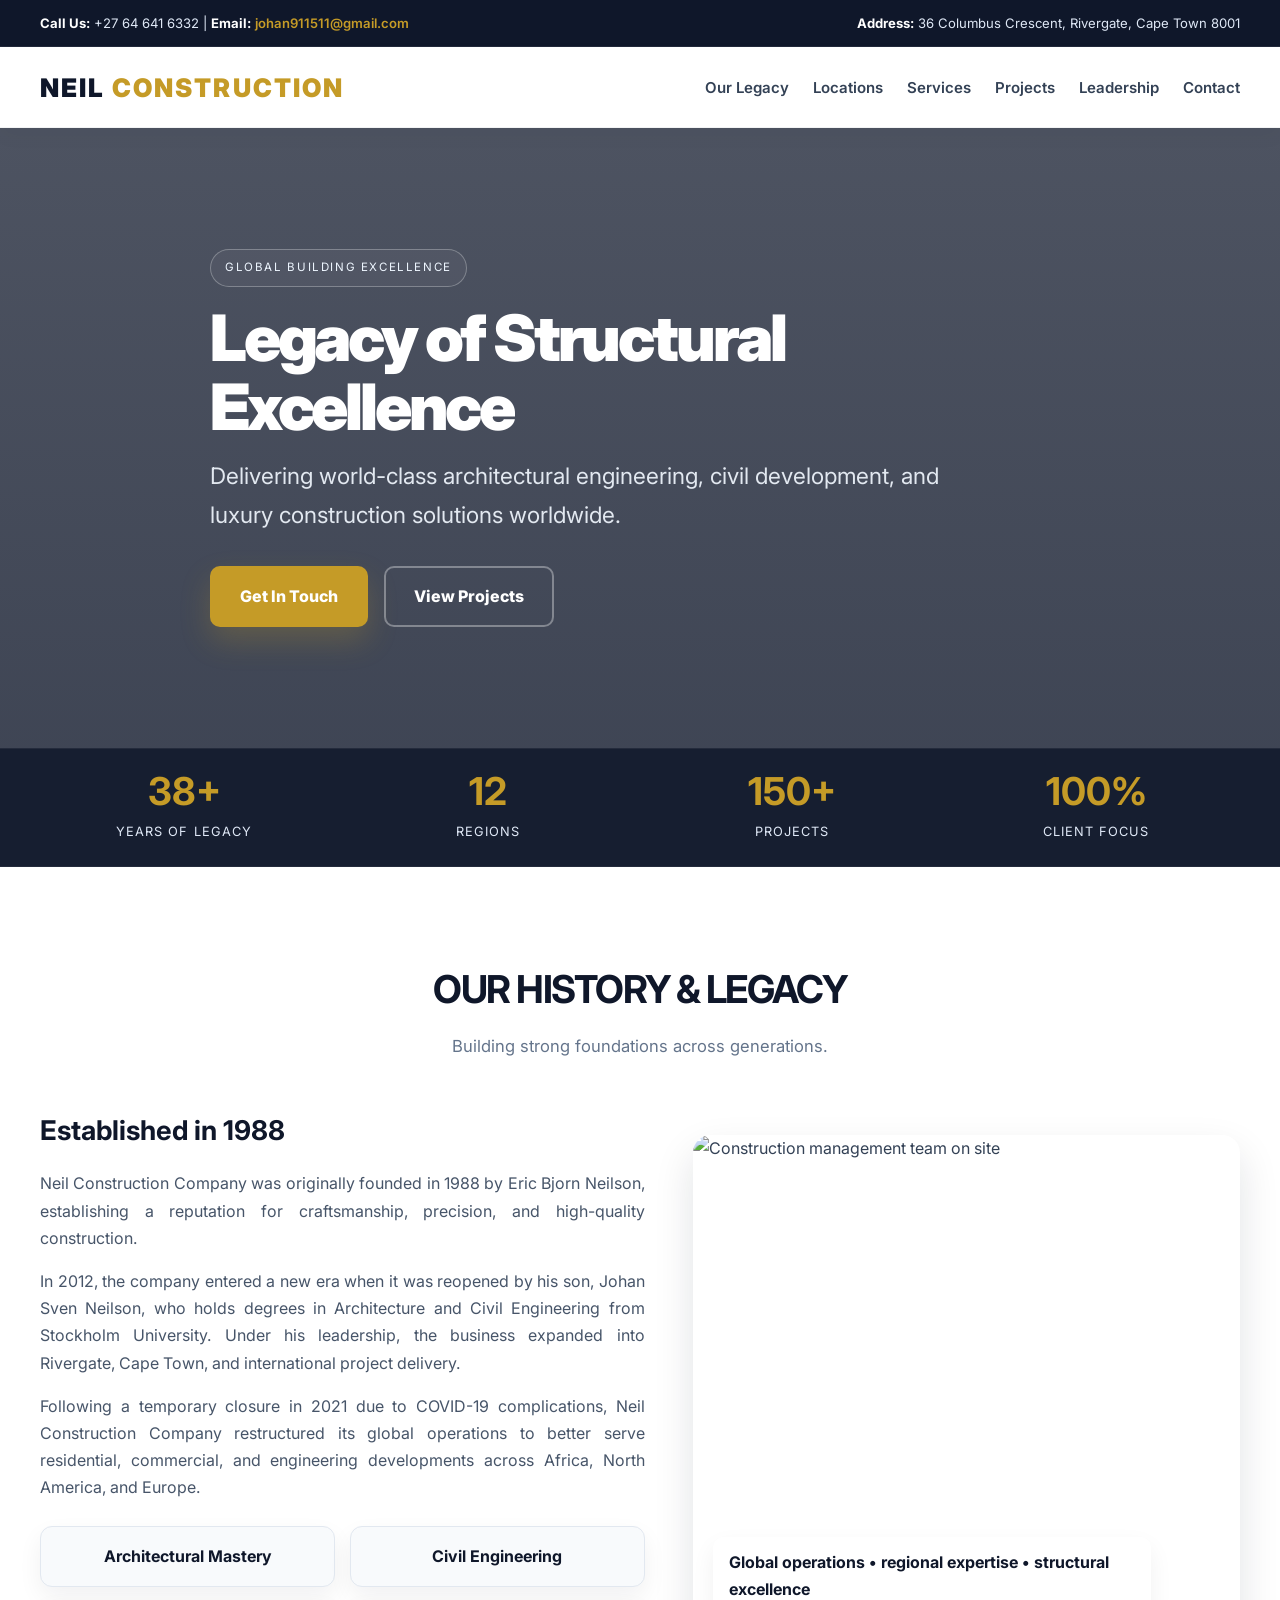
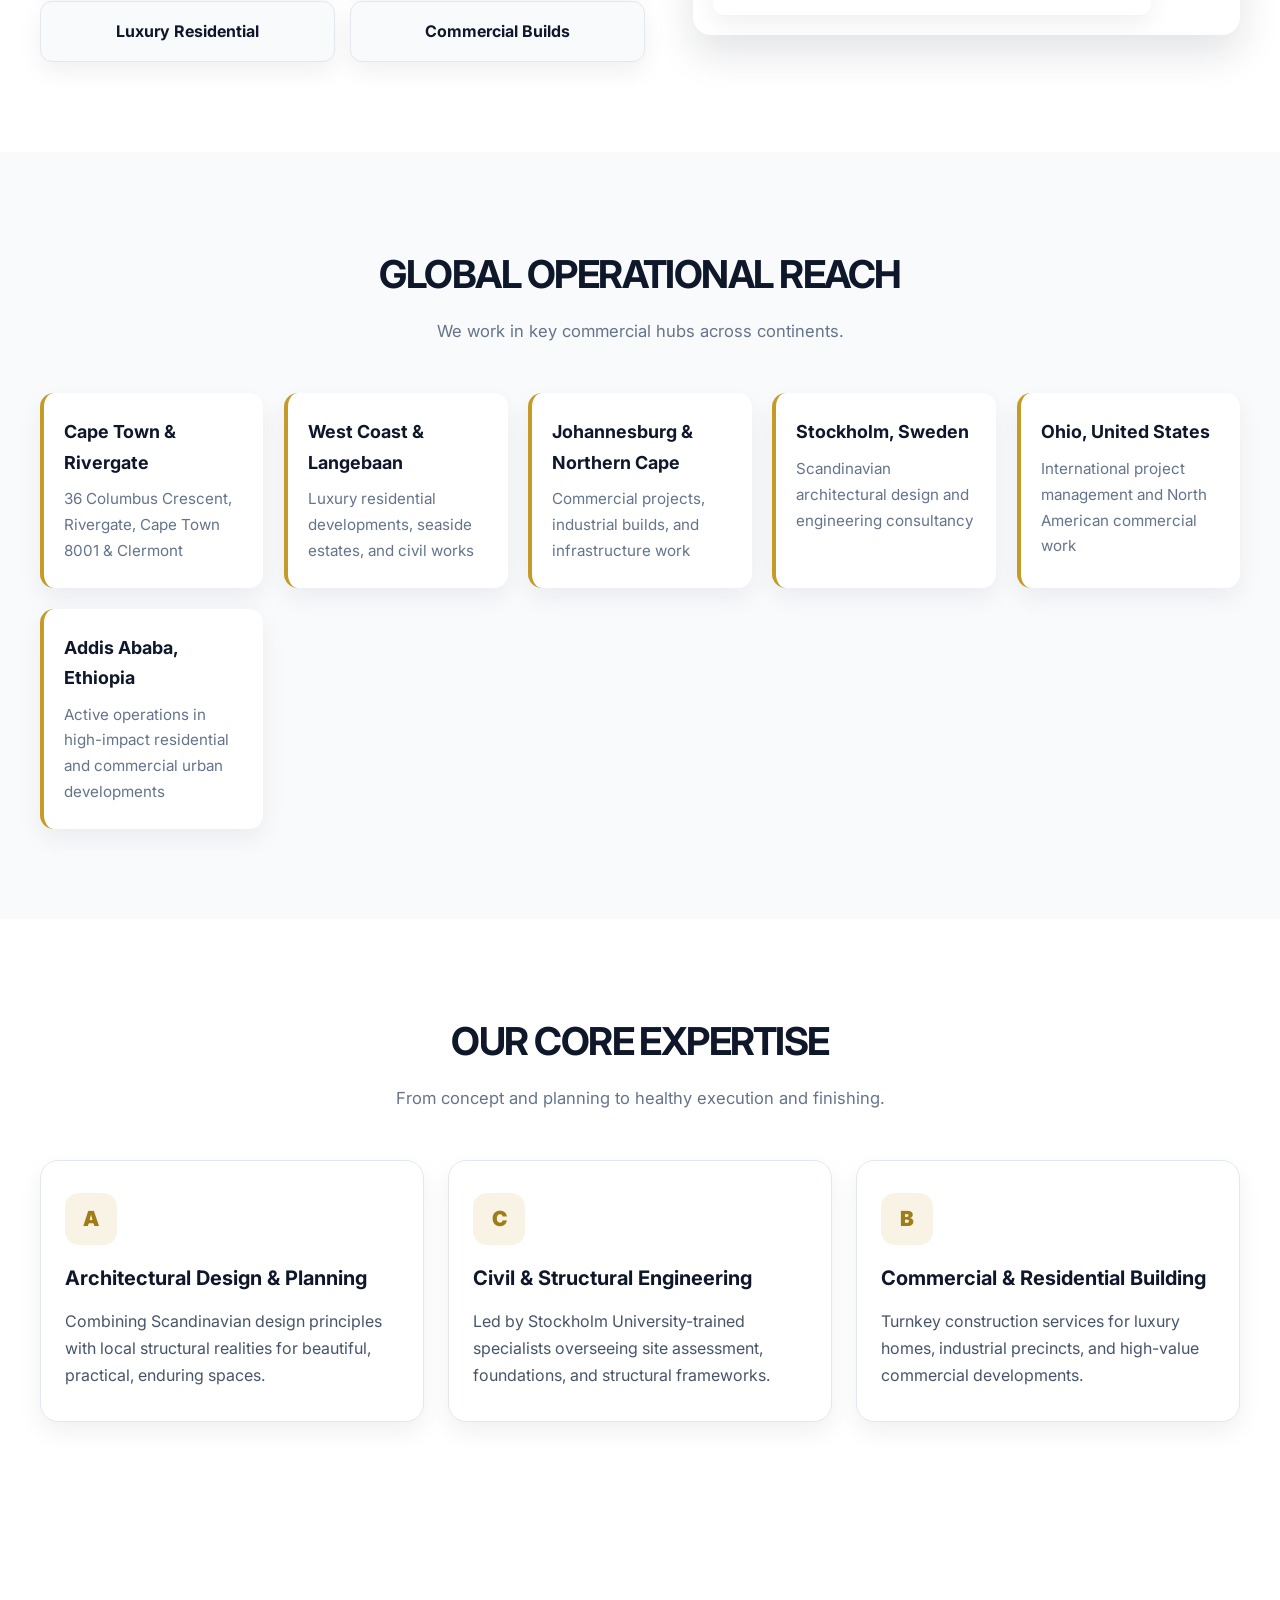
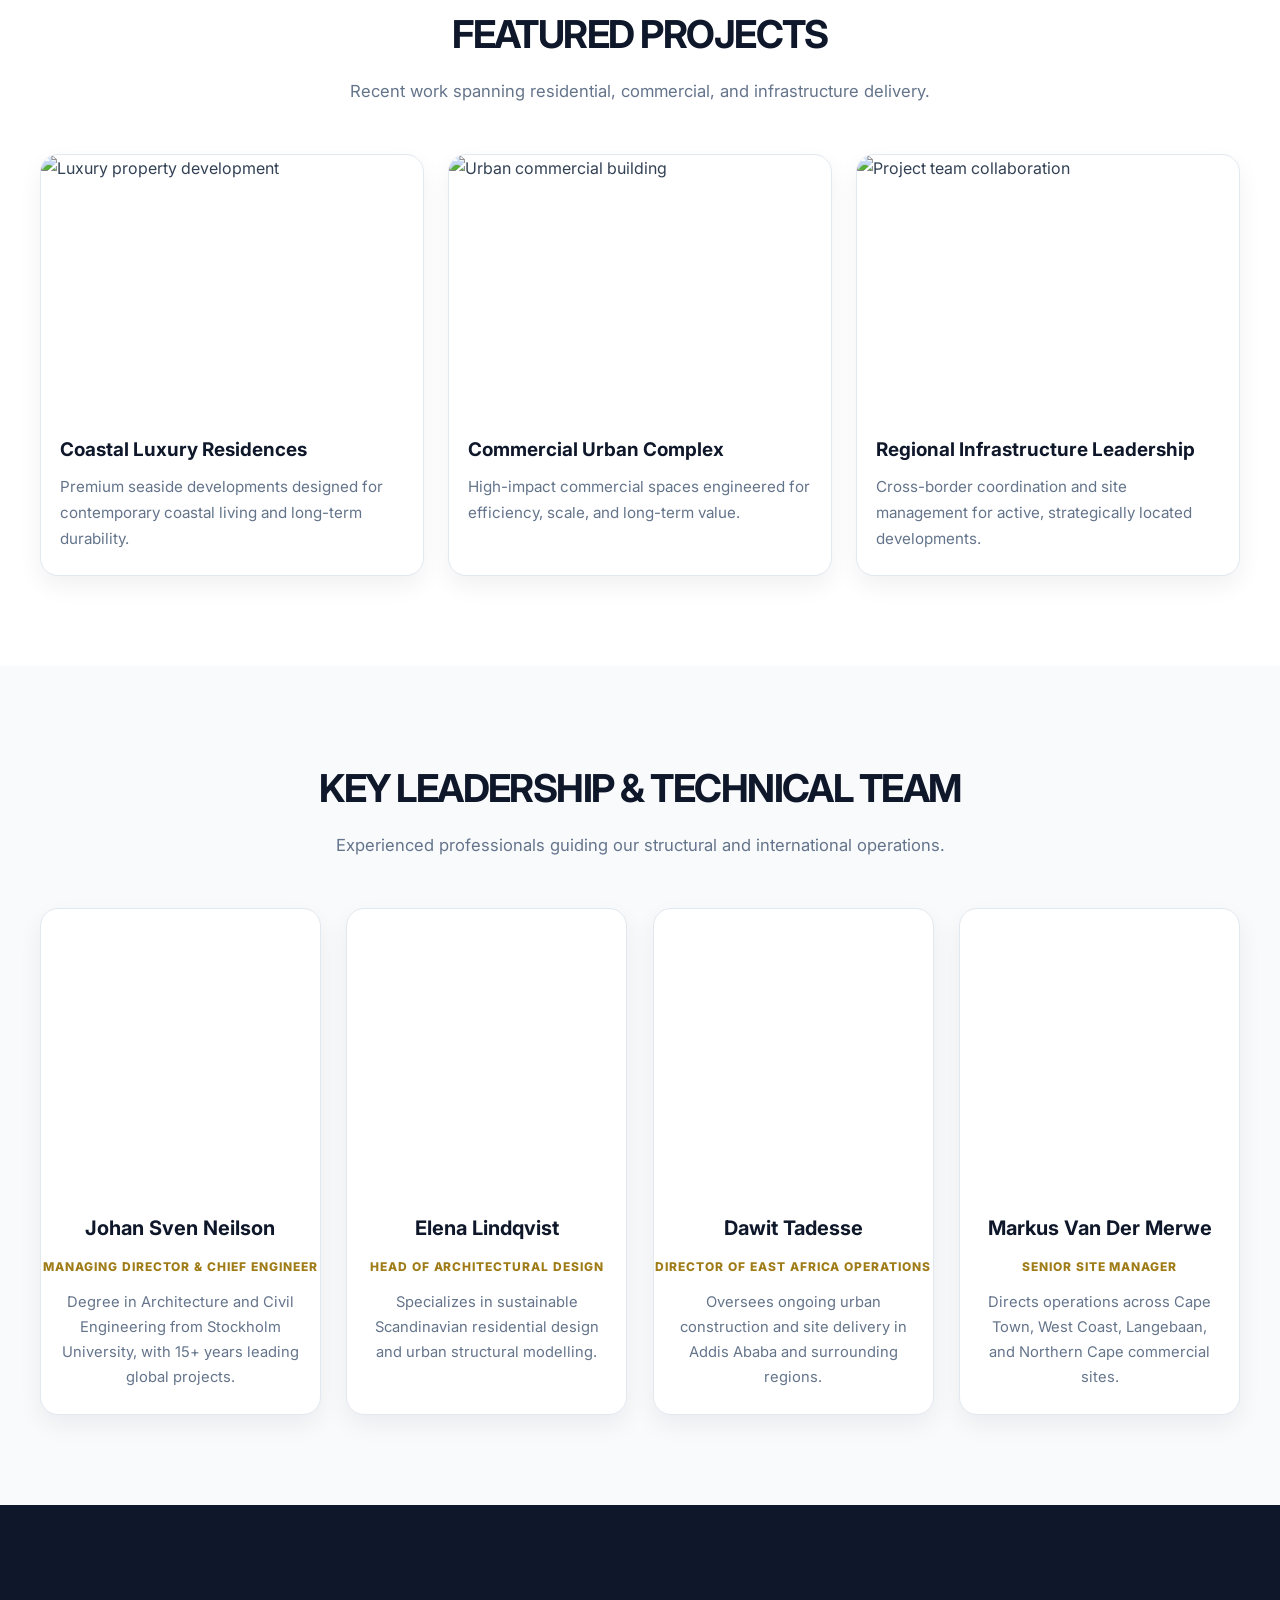
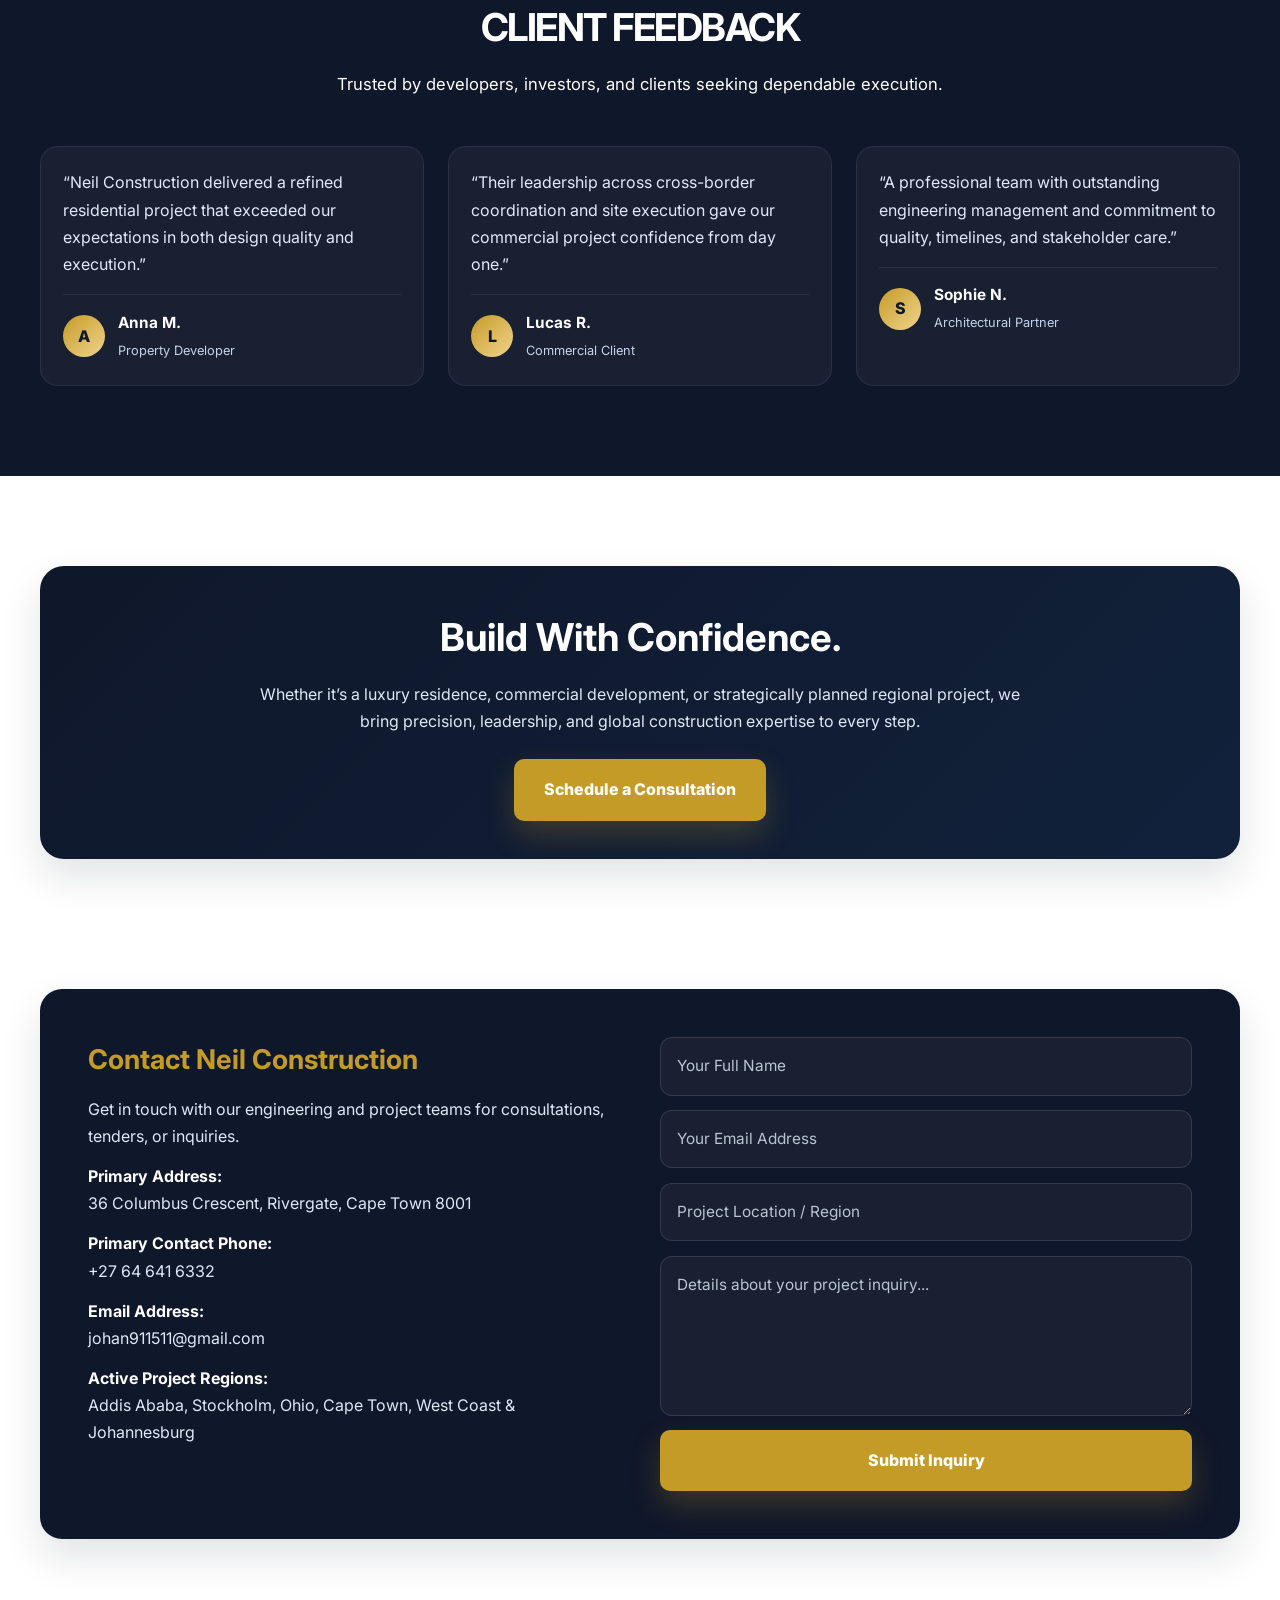
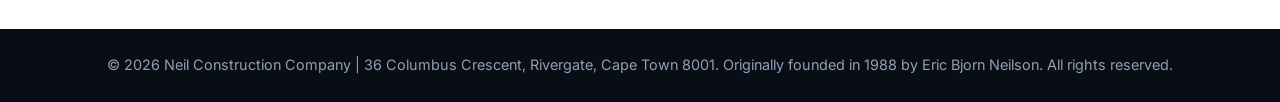
==== index.html @ c2ae263f "Build the Neil Construction Company website with a responsive landing page and contact form." ====
<!DOCTYPE html>
<html lang="en">
  <head>
    <meta charset="UTF-8" />
    <meta name="viewport" content="width=device-width, initial-scale=1.0" />
    <meta
      name="description"
      content="Neil Construction Company delivers architecture, engineering, and construction solutions across Cape Town, Stockholm, Europe, and international markets."
    />
    <title>Neil Construction Company | Architecture & Global Engineering</title>
    <link rel="preconnect" href="https://fonts.googleapis.com" />
    <link rel="preconnect" href="https://fonts.gstatic.com" crossorigin />
    <link
      href="https://fonts.googleapis.com/css2?family=Inter:wght@400;500;600;700;800;900&display=swap"
      rel="stylesheet"
    />
    <link rel="stylesheet" href="styles.css" />
  </head>
  <body>
    <div class="topbar">
      <div class="container topbar-inner">
        <div>
          <strong>Call Us:</strong> +27 64 641 6332 |
          <strong>Email:</strong>
          <a href="mailto:johan911511@gmail.com">johan911511@gmail.com</a>
        </div>
        <div>
          <strong>Address:</strong> 36 Columbus Crescent, Rivergate, Cape Town 8001
        </div>
      </div>
    </div>

    <header class="site-header">
      <div class="container nav-wrap">
        <a href="#home" class="brand" aria-label="Neil Construction Company home">
          Neil <span>Construction</span>
        </a>

        <button class="menu-toggle" aria-label="Open menu" aria-expanded="false">
          <span></span>
          <span></span>
          <span></span>
        </button>

        <nav class="main-nav" aria-label="Main navigation">
          <a href="#about">Our Legacy</a>
          <a href="#footprint">Locations</a>
          <a href="#services">Services</a>
          <a href="#projects">Projects</a>
          <a href="#team">Leadership</a>
          <a href="#contact">Contact</a>
        </nav>
      </div>
    </header>

    <main id="home">
      <section class="hero">
        <div class="container hero-inner">
          <div class="eyebrow">Global Building Excellence</div>
          <h1>Legacy of Structural Excellence</h1>
          <p>
            Delivering world-class architectural engineering, civil development,
            and luxury construction solutions worldwide.
          </p>
          <div class="hero-buttons">
            <a class="btn btn-primary" href="#contact">Get In Touch</a>
            <a class="btn btn-secondary" href="#projects">View Projects</a>
          </div>
        </div>
      </section>

      <div class="stats-bar">
        <div class="container stats-grid">
          <div class="stat-item">
            <strong>38+</strong>
            <span>Years of Legacy</span>
          </div>
          <div class="stat-item">
            <strong>12</strong>
            <span>Regions</span>
          </div>
          <div class="stat-item">
            <strong>150+</strong>
            <span>Projects</span>
          </div>
          <div class="stat-item">
            <strong>100%</strong>
            <span>Client Focus</span>
          </div>
        </div>
      </div>

      <section id="about" class="section">
        <div class="container">
          <div class="section-heading">
            <h2>Our History &amp; Legacy</h2>
            <p>Building strong foundations across generations.</p>
          </div>

          <div class="about-grid">
            <div class="about-copy">
              <h3>Established in 1988</h3>
              <p>
                Neil Construction Company was originally founded in 1988 by Eric
                Bjorn Neilson, establishing a reputation for craftsmanship,
                precision, and high-quality construction.
              </p>
              <p>
                In 2012, the company entered a new era when it was reopened by
                his son, Johan Sven Neilson, who holds degrees in Architecture
                and Civil Engineering from Stockholm University. Under his
                leadership, the business expanded into Rivergate, Cape Town, and
                international project delivery.
              </p>
              <p>
                Following a temporary closure in 2021 due to COVID-19
                complications, Neil Construction Company restructured its global
                operations to better serve residential, commercial, and
                engineering developments across Africa, North America, and
                Europe.
              </p>

              <div class="feature-list">
                <div class="feature-pill">Architectural Mastery</div>
                <div class="feature-pill">Civil Engineering</div>
                <div class="feature-pill">Luxury Residential</div>
                <div class="feature-pill">Commercial Builds</div>
              </div>
            </div>

            <div class="about-image-wrap">
              <img
                src="https://images.unsplash.com/photo-1503387762-592deb58ef4e?auto=format&fit=crop&w=1100&q=80"
                alt="Construction management team on site"
              />
              <div class="image-badge">
                Global operations • regional expertise • structural excellence
              </div>
            </div>
          </div>
        </div>
      </section>

      <section id="footprint" class="section footprint">
        <div class="container">
          <div class="section-heading">
            <h2>Global Operational Reach</h2>
            <p>We work in key commercial hubs across continents.</p>
          </div>

          <div class="locations-grid">
            <div class="location-card">
              <h4>Cape Town &amp; Rivergate</h4>
              <p>36 Columbus Crescent, Rivergate, Cape Town 8001 &amp; Clermont</p>
            </div>
            <div class="location-card">
              <h4>West Coast &amp; Langebaan</h4>
              <p>Luxury residential developments, seaside estates, and civil works</p>
            </div>
            <div class="location-card">
              <h4>Johannesburg &amp; Northern Cape</h4>
              <p>Commercial projects, industrial builds, and infrastructure work</p>
            </div>
            <div class="location-card">
              <h4>Stockholm, Sweden</h4>
              <p>Scandinavian architectural design and engineering consultancy</p>
            </div>
            <div class="location-card">
              <h4>Ohio, United States</h4>
              <p>International project management and North American commercial work</p>
            </div>
            <div class="location-card">
              <h4>Addis Ababa, Ethiopia</h4>
              <p>Active operations in high-impact residential and commercial urban developments</p>
            </div>
          </div>
        </div>
      </section>

      <section id="services" class="section services">
        <div class="container">
          <div class="section-heading">
            <h2>Our Core Expertise</h2>
            <p>From concept and planning to healthy execution and finishing.</p>
          </div>

          <div class="services-grid">
            <article class="service-card">
              <div class="service-icon">A</div>
              <h3>Architectural Design &amp; Planning</h3>
              <p>
                Combining Scandinavian design principles with local structural
                realities for beautiful, practical, enduring spaces.
              </p>
            </article>

            <article class="service-card">
              <div class="service-icon">C</div>
              <h3>Civil &amp; Structural Engineering</h3>
              <p>
                Led by Stockholm University-trained specialists overseeing site
                assessment, foundations, and structural frameworks.
              </p>
            </article>

            <article class="service-card">
              <div class="service-icon">B</div>
              <h3>Commercial &amp; Residential Building</h3>
              <p>
                Turnkey construction services for luxury homes, industrial
                precincts, and high-value commercial developments.
              </p>
            </article>
          </div>
        </div>
      </section>

      <section id="projects" class="section">
        <div class="container">
          <div class="section-heading">
            <h2>Featured Projects</h2>
            <p>Recent work spanning residential, commercial, and infrastructure delivery.</p>
          </div>

          <div class="projects-grid">
            <article class="project-card">
              <img
                src="https://images.unsplash.com/photo-1512917774080-9991f1c4c750?auto=format&fit=crop&w=1200&q=80"
                alt="Luxury property development"
              />
              <div class="project-copy">
                <h3>Coastal Luxury Residences</h3>
                <p>
                  Premium seaside developments designed for contemporary coastal
                  living and long-term durability.
                </p>
              </div>
            </article>

            <article class="project-card">
              <img
                src="https://images.unsplash.com/photo-1486406146926-c627a92ad1ab?auto=format&fit=crop&w=1200&q=80"
                alt="Urban commercial building"
              />
              <div class="project-copy">
                <h3>Commercial Urban Complex</h3>
                <p>
                  High-impact commercial spaces engineered for efficiency, scale,
                  and long-term value.
                </p>
              </div>
            </article>

            <article class="project-card">
              <img
                src="https://images.unsplash.com/photo-1522202176988-66273c2fd55f?auto=format&fit=crop&w=1200&q=80"
                alt="Project team collaboration"
              />
              <div class="project-copy">
                <h3>Regional Infrastructure Leadership</h3>
                <p>
                  Cross-border coordination and site management for active,
                  strategically located developments.
                </p>
              </div>
            </article>
          </div>
        </div>
      </section>

      <section id="team" class="section team-section">
        <div class="container">
          <div class="section-heading">
            <h2>Key Leadership &amp; Technical Team</h2>
            <p>Experienced professionals guiding our structural and international operations.</p>
          </div>

          <div class="team-grid">
            <article class="team-card">
              <div
                class="team-photo"
                style="background-image: url('https://images.unsplash.com/photo-1560250097-0b93528c311a?auto=format&fit=crop&w=900&q=80');"
              ></div>
              <h3>Johan Sven Neilson</h3>
              <div class="role">Managing Director &amp; Chief Engineer</div>
              <p>
                Degree in Architecture and Civil Engineering from Stockholm
                University, with 15+ years leading global projects.
              </p>
            </article>

            <article class="team-card">
              <div
                class="team-photo"
                style="background-image: url('https://images.unsplash.com/photo-1573496359142-b8d87734a5a2?auto=format&fit=crop&w=900&q=80');"
              ></div>
              <h3>Elena Lindqvist</h3>
              <div class="role">Head of Architectural Design</div>
              <p>
                Specializes in sustainable Scandinavian residential design and
                urban structural modelling.
              </p>
            </article>

            <article class="team-card">
              <div
                class="team-photo"
                style="background-image: url('https://images.unsplash.com/photo-1534528741775-53994a69daeb?auto=format&fit=crop&w=900&q=80');"
              ></div>
              <h3>Dawit Tadesse</h3>
              <div class="role">Director of East Africa Operations</div>
              <p>
                Oversees ongoing urban construction and site delivery in Addis
                Ababa and surrounding regions.
              </p>
            </article>

            <article class="team-card">
              <div
                class="team-photo"
                style="background-image: url('https://images.unsplash.com/photo-1519085360753-af0119f7cbe7?auto=format&fit=crop&w=900&q=80');"
              ></div>
              <h3>Markus Van Der Merwe</h3>
              <div class="role">Senior Site Manager</div>
              <p>
                Directs operations across Cape Town, West Coast, Langebaan, and
                Northern Cape commercial sites.
              </p>
            </article>
          </div>
        </div>
      </section>

      <section class="section testimonials">
        <div class="container">
          <div class="section-heading light">
            <h2>Client Feedback</h2>
            <p>Trusted by developers, investors, and clients seeking dependable execution.</p>
          </div>

          <div class="testimonial-grid">
            <div class="quote-card">
              <p>
                “Neil Construction delivered a refined residential project that
                exceeded our expectations in both design quality and execution.”
              </p>
              <div class="client-meta">
                <div class="avatar">A</div>
                <div>
                  <strong>Anna M.</strong>
                  <span>Property Developer</span>
                </div>
              </div>
            </div>

            <div class="quote-card">
              <p>
                “Their leadership across cross-border coordination and site
                execution gave our commercial project confidence from day one.”
              </p>
              <div class="client-meta">
                <div class="avatar">L</div>
                <div>
                  <strong>Lucas R.</strong>
                  <span>Commercial Client</span>
                </div>
              </div>
            </div>

            <div class="quote-card">
              <p>
                “A professional team with outstanding engineering management and
                commitment to quality, timelines, and stakeholder care.”
              </p>
              <div class="client-meta">
                <div class="avatar">S</div>
                <div>
                  <strong>Sophie N.</strong>
                  <span>Architectural Partner</span>
                </div>
              </div>
            </div>
          </div>
        </div>
      </section>

      <section class="section">
        <div class="container">
          <div class="cta-panel">
            <h2>Build With Confidence.</h2>
            <p>
              Whether it’s a luxury residence, commercial development, or
              strategically planned regional project, we bring precision,
              leadership, and global construction expertise to every step.
            </p>
            <a href="#contact" class="btn btn-primary">Schedule a Consultation</a>
          </div>
        </div>
      </section>

      <section id="contact" class="section contact-section">
        <div class="container">
          <div class="contact-wrap">
            <div class="contact-info">
              <h3>Contact Neil Construction</h3>
              <p>Get in touch with our engineering and project teams for consultations, tenders, or inquiries.</p>
              <p><strong>Primary Address:</strong><br />36 Columbus Crescent, Rivergate, Cape Town 8001</p>
              <p><strong>Primary Contact Phone:</strong><br />+27 64 641 6332</p>
              <p><strong>Email Address:</strong><br /><a href="mailto:johan911511@gmail.com">johan911511@gmail.com</a></p>
              <p><strong>Active Project Regions:</strong><br />Addis Ababa, Stockholm, Ohio, Cape Town, West Coast &amp; Johannesburg</p>
            </div>

            <div class="contact-form">
              <form id="contactForm">
                <input type="text" name="name" placeholder="Your Full Name" required />
                <input type="email" name="email" placeholder="Your Email Address" required />
                <input type="text" name="region" placeholder="Project Location / Region" required />
                <textarea name="message" placeholder="Details about your project inquiry..." required></textarea>
                <button type="submit" class="btn btn-primary full-width">Submit Inquiry</button>
              </form>
            </div>
          </div>
        </div>
      </section>
    </main>

    <footer class="site-footer">
      <div class="container">
        <p>
          &copy; 2026 Neil Construction Company | 36 Columbus Crescent, Rivergate,
          Cape Town 8001. Originally founded in 1988 by Eric Bjorn Neilson.
          All rights reserved.
        </p>
      </div>
    </footer>

    <script src="script.js"></script>
  </body>
</html>
---- styles.css ----
:root {
  --navy: #0f172a;
  --navy-2: #111827;
  --gold: #c59b27;
  --gold-dark: #9f7c17;
  --slate: #334155;
  --muted: #64748b;
  --light: #f8fafc;
  --white: #ffffff;
  --border: #e2e8f0;
  --shadow: 0 18px 40px rgba(15, 23, 42, 0.12);
  --soft-shadow: 0 10px 25px rgba(15, 23, 42, 0.06);
  --radius: 18px;
  --max: 1200px;
}

* {
  box-sizing: border-box;
  margin: 0;
  padding: 0;
}

html {
  scroll-behavior: smooth;
}

body {
  font-family: 'Inter', 'Segoe UI', Arial, sans-serif;
  background: var(--white);
  color: var(--slate);
  line-height: 1.7;
}

a {
  text-decoration: none;
  color: inherit;
}

img {
  max-width: 100%;
  display: block;
}

button,
input,
textarea {
  font: inherit;
}

.container {
  width: min(var(--max), calc(100% - 2rem));
  margin: 0 auto;
}

.topbar {
  background: var(--navy);
  color: #dfe8f6;
  font-size: 0.82rem;
  padding: 12px 0;
  border-bottom: 1px solid rgba(255, 255, 255, 0.08);
}

.topbar-inner {
  display: flex;
  justify-content: space-between;
  align-items: center;
  gap: 1rem;
  flex-wrap: wrap;
}

.topbar strong {
  color: var(--white);
}

.topbar a {
  color: var(--gold);
  font-weight: 600;
}

.site-header {
  position: sticky;
  top: 0;
  z-index: 1000;
  background: rgba(255, 255, 255, 0.96);
  backdrop-filter: blur(8px);
  border-bottom: 1px solid rgba(15, 23, 42, 0.05);
  box-shadow: 0 8px 20px rgba(15, 23, 42, 0.03);
}

.nav-wrap {
  display: flex;
  justify-content: space-between;
  align-items: center;
  min-height: 80px;
  position: relative;
}

.brand {
  font-size: clamp(1.2rem, 2vw, 1.8rem);
  font-weight: 900;
  letter-spacing: 0.08em;
  text-transform: uppercase;
  color: var(--navy);
}

.brand span {
  color: var(--gold);
}

.main-nav {
  display: flex;
  align-items: center;
  gap: 1.5rem;
}

.main-nav a {
  position: relative;
  color: var(--slate);
  font-weight: 600;
  font-size: 0.94rem;
  transition: color 0.25s ease;
}

.main-nav a::after {
  content: "";
  position: absolute;
  left: 0;
  bottom: -8px;
  width: 0;
  height: 2px;
  background: var(--gold);
  transition: width 0.25s ease;
}

.main-nav a:hover,
.main-nav a:focus-visible {
  color: var(--gold);
}

.main-nav a:hover::after,
.main-nav a:focus-visible::after {
  width: 100%;
}

.menu-toggle {
  display: none;
  width: 48px;
  height: 48px;
  border: 1px solid var(--border);
  border-radius: 12px;
  background: transparent;
  align-items: center;
  justify-content: center;
  flex-direction: column;
  gap: 5px;
  cursor: pointer;
}

.menu-toggle span {
  display: block;
  width: 22px;
  height: 2px;
  background: var(--navy);
  border-radius: 999px;
  transition: all 0.25s ease;
}

.menu-toggle.active span:nth-child(1) {
  transform: rotate(45deg) translate(5px, 5px);
}

.menu-toggle.active span:nth-child(2) {
  opacity: 0;
}

.menu-toggle.active span:nth-child(3) {
  transform: rotate(-45deg) translate(5px, -5px);
}

.hero {
  position: relative;
  background:
    linear-gradient(rgba(15, 23, 42, 0.74), rgba(15, 23, 42, 0.8)),
    url('https://images.unsplash.com/photo-1541888946425-d0fbb186a5b7?auto=format&fit=crop&w=1800&q=80')
      center/cover no-repeat;
  min-height: 620px;
  color: var(--white);
  display: flex;
  align-items: center;
}

.hero-inner {
  max-width: 860px;
  padding: 90px 0;
}

.eyebrow {
  display: inline-block;
  padding: 8px 14px;
  border: 1px solid rgba(255, 255, 255, 0.28);
  border-radius: 999px;
  font-size: 0.72rem;
  letter-spacing: 0.14em;
  text-transform: uppercase;
  background: rgba(255, 255, 255, 0.04);
  margin-bottom: 1rem;
  color: #eef6ff;
}

.hero h1 {
  font-size: clamp(2.6rem, 5vw, 4.8rem);
  line-height: 1.08;
  letter-spacing: -0.05em;
  margin-bottom: 1rem;
  font-weight: 900;
}

.hero p {
  max-width: 740px;
  font-size: clamp(1.08rem, 2vw, 1.42rem);
  color: #e2e8f0;
  margin-bottom: 2rem;
}

.hero-buttons {
  display: flex;
  flex-wrap: wrap;
  gap: 1rem;
}

.btn {
  display: inline-flex;
  align-items: center;
  justify-content: center;
  border-radius: 10px;
  padding: 15px 28px;
  font-weight: 800;
  transition: all 0.25s ease;
  border: 2px solid transparent;
  cursor: pointer;
}

.btn-primary {
  background: var(--gold);
  color: var(--white);
  box-shadow: 0 14px 30px rgba(197, 155, 39, 0.24);
}

.btn-primary:hover,
.btn-primary:focus-visible {
  background: var(--gold-dark);
  transform: translateY(-1px);
}

.btn-secondary {
  background: transparent;
  border-color: rgba(255, 255, 255, 0.34);
  color: var(--white);
}

.btn-secondary:hover,
.btn-secondary:focus-visible {
  background: rgba(255, 255, 255, 0.07);
}

.stats-bar {
  background: rgba(15, 23, 42, 0.97);
  color: var(--white);
  border-top: 1px solid rgba(255, 255, 255, 0.06);
  border-bottom: 1px solid rgba(255, 255, 255, 0.06);
}

.stats-grid {
  display: grid;
  grid-template-columns: repeat(4, minmax(0, 1fr));
  gap: 1rem;
  text-align: center;
  padding: 1.4rem 0;
}

.stat-item strong {
  display: block;
  color: var(--gold);
  font-size: clamp(1.8rem, 3vw, 2.8rem);
  line-height: 1;
  margin-bottom: 0.4rem;
}

.stat-item span {
  font-size: 0.8rem;
  letter-spacing: 0.08em;
  text-transform: uppercase;
  color: #dfe8f6;
}

.section {
  padding: 90px 0;
}

.section-heading {
  text-align: center;
  margin-bottom: 3rem;
}

.section-heading h2 {
  font-size: clamp(2rem, 3vw, 2.8rem);
  text-transform: uppercase;
  letter-spacing: -0.04em;
  color: var(--navy);
  margin-bottom: 0.6rem;
}

.section-heading p {
  max-width: 720px;
  margin: 0 auto;
  color: var(--muted);
  font-size: 1.04rem;
}

.light h2,
.light p {
  color: var(--white);
}

.about-grid {
  display: grid;
  grid-template-columns: 1.05fr 0.95fr;
  gap: 3rem;
  align-items: center;
}

.about-copy h3 {
  font-size: clamp(1.7rem, 2vw, 2.2rem);
  color: var(--navy);
  margin-bottom: 1rem;
}

.about-copy p {
  margin-bottom: 1rem;
  color: #475569;
  text-align: justify;
}

.feature-list {
  display: grid;
  grid-template-columns: repeat(2, minmax(0, 1fr));
  gap: 0.9rem;
  margin-top: 1.5rem;
}

.feature-pill {
  background: var(--light);
  border: 1px solid var(--border);
  padding: 1rem 1.1rem;
  border-radius: 12px;
  color: var(--navy);
  font-weight: 700;
  box-shadow: var(--soft-shadow);
  text-align: center;
}

.about-image-wrap {
  position: relative;
  border-radius: var(--radius);
  overflow: hidden;
  box-shadow: var(--shadow);
}

.about-image-wrap img {
  width: 100%;
  min-height: 500px;
  object-fit: cover;
}

.image-badge {
  position: absolute;
  left: 20px;
  bottom: 20px;
  background: rgba(255, 255, 255, 0.94);
  color: var(--navy);
  padding: 12px 16px;
  border-radius: 12px;
  font-weight: 700;
  box-shadow: var(--soft-shadow);
  max-width: 80%;
}

.footprint {
  background: var(--light);
}

.locations-grid {
  display: grid;
  grid-template-columns: repeat(auto-fit, minmax(220px, 1fr));
  gap: 1.3rem;
}

.location-card {
  background: var(--white);
  border-radius: 14px;
  padding: 1.5rem 1.25rem;
  border-left: 4px solid var(--gold);
  box-shadow: var(--soft-shadow);
  min-height: 160px;
}

.location-card h4 {
  color: var(--navy);
  font-size: 1.12rem;
  margin-bottom: 0.5rem;
}

.location-card p {
  color: var(--muted);
  font-size: 0.95rem;
}

.services {
  background: var(--white);
}

.services-grid {
  display: grid;
  grid-template-columns: repeat(auto-fit, minmax(260px, 1fr));
  gap: 1.5rem;
}

.service-card {
  background: var(--white);
  border: 1px solid var(--border);
  border-radius: 18px;
  padding: 2rem 1.5rem;
  box-shadow: var(--soft-shadow);
  transition: transform 0.25s ease, box-shadow 0.25s ease;
}

.service-card:hover {
  transform: translateY(-4px);
  box-shadow: var(--shadow);
}

.service-icon {
  width: 52px;
  height: 52px;
  border-radius: 14px;
  display: grid;
  place-items: center;
  background: rgba(197, 155, 39, 0.12);
  color: var(--gold-dark);
  font-size: 1.3rem;
  font-weight: 900;
  margin-bottom: 1rem;
}

.service-card h3 {
  color: var(--navy);
  margin-bottom: 0.8rem;
  font-size: 1.25rem;
}

.service-card p {
  color: #475569;
}

.projects-grid {
  display: grid;
  grid-template-columns: repeat(3, minmax(0, 1fr));
  gap: 1.5rem;
}

.project-card {
  background: var(--white);
  border: 1px solid var(--border);
  border-radius: 18px;
  overflow: hidden;
  box-shadow: var(--soft-shadow);
}

.project-card img {
  width: 100%;
  height: 260px;
  object-fit: cover;
}

.project-copy {
  padding: 1.2rem 1.2rem 1.5rem;
}

.project-copy h3 {
  color: var(--navy);
  font-size: 1.18rem;
  margin-bottom: 0.5rem;
}

.project-copy p {
  color: var(--muted);
  font-size: 0.95rem;
}

.team-section {
  background: var(--light);
}

.team-grid {
  display: grid;
  grid-template-columns: repeat(auto-fit, minmax(250px, 1fr));
  gap: 1.6rem;
}

.team-card {
  background: var(--white);
  border: 1px solid var(--border);
  border-radius: 18px;
  overflow: hidden;
  box-shadow: var(--soft-shadow);
  text-align: center;
  padding-bottom: 1.5rem;
}

.team-photo {
  height: 285px;
  background-size: cover;
  background-position: center;
}

.team-card h3 {
  margin-top: 1.1rem;
  color: var(--navy);
  font-size: 1.25rem;
  margin-bottom: 0.4rem;
}

.role {
  display: inline-block;
  color: var(--gold-dark);
  font-size: 0.75rem;
  letter-spacing: 0.08em;
  text-transform: uppercase;
  font-weight: 800;
  margin-bottom: 0.8rem;
}

.team-card p {
  padding: 0 1.2rem;
  color: var(--muted);
  font-size: 0.92rem;
}

.testimonials {
  background: var(--navy);
  color: var(--white);
}

.testimonial-grid {
  display: grid;
  grid-template-columns: repeat(3, minmax(0, 1fr));
  gap: 1.5rem;
}

.quote-card {
  background: rgba(255, 255, 255, 0.04);
  border: 1px solid rgba(255, 255, 255, 0.08);
  border-radius: 18px;
  padding: 1.4rem;
}

.quote-card p {
  color: #e0eaf8;
  margin-bottom: 1rem;
}

.client-meta {
  display: flex;
  align-items: center;
  gap: 0.8rem;
  border-top: 1px solid rgba(255, 255, 255, 0.08);
  padding-top: 0.9rem;
}

.avatar {
  width: 42px;
  height: 42px;
  border-radius: 50%;
  background: linear-gradient(135deg, var(--gold), #f0d48d);
  color: var(--navy);
  display: grid;
  place-items: center;
  font-weight: 800;
}

.client-meta strong {
  display: block;
  color: var(--white);
  font-size: 0.96rem;
}

.client-meta span {
  color: #c4d2ea;
  font-size: 0.8rem;
}

.cta-panel {
  background: linear-gradient(135deg, var(--navy), #11213b);
  color: var(--white);
  border-radius: 24px;
  padding: clamp(1.6rem, 3vw, 2.6rem);
  text-align: center;
  box-shadow: var(--shadow);
}

.cta-panel h2 {
  color: var(--white);
  font-size: clamp(1.8rem, 3vw, 2.8rem);
  margin-bottom: 0.7rem;
}

.cta-panel p {
  max-width: 760px;
  margin: 0 auto 1.5rem;
  color: #dfe8f6;
}

.contact-section {
  padding-top: 40px;
}

.contact-wrap {
  background: var(--navy);
  color: var(--white);
  border-radius: 22px;
  display: grid;
  grid-template-columns: 1fr 1fr;
  gap: 2.5rem;
  padding: clamp(1.5rem, 4vw, 3rem);
  box-shadow: var(--shadow);
}

.contact-info h3 {
  color: var(--gold);
  font-size: clamp(1.7rem, 2vw, 2.2rem);
  margin-bottom: 0.8rem;
}

.contact-info p {
  color: #dfe8f6;
  margin-bottom: 0.8rem;
}

.contact-info strong {
  color: var(--white);
}

.contact-form form {
  display: flex;
  flex-direction: column;
  gap: 0.9rem;
}

.contact-form input,
.contact-form textarea {
  width: 100%;
  border: 1px solid rgba(255, 255, 255, 0.12);
  background: rgba(255, 255, 255, 0.04);
  color: var(--white);
  border-radius: 12px;
  padding: 0.95rem 1rem;
  font-size: 0.96rem;
  outline: none;
}

.contact-form input::placeholder,
.contact-form textarea::placeholder {
  color: #b9c5d1;
}

.contact-form input:focus,
.contact-form textarea:focus {
  border-color: rgba(197, 155, 39, 0.9);
  box-shadow: 0 0 0 3px rgba(197, 155, 39, 0.18);
}

.contact-form textarea {
  resize: vertical;
  min-height: 160px;
}

.full-width {
  width: 100%;
}

.site-footer {
  background: #090d16;
  color: #8fa0b6;
  padding: 1.5rem 1rem;
  text-align: center;
  font-size: 0.9rem;
}

@media (max-width: 980px) {
  .about-grid,
  .projects-grid,
  .testimonial-grid,
  .contact-wrap {
    grid-template-columns: 1fr;
  }

  .main-nav {
    position: absolute;
    top: calc(100% + 8px);
    right: 0;
    width: min(260px, calc(100vw - 2rem));
    background: rgba(255, 255, 255, 0.98);
    border: 1px solid var(--border);
    border-radius: 14px;
    box-shadow: var(--shadow);
    padding: 1rem 1.2rem;
    flex-direction: column;
    align-items: flex-start;
    opacity: 0;
    pointer-events: none;
    transform: translateY(-10px);
    transition: all 0.25s ease;
  }

  .main-nav.is-open {
    opacity: 1;
    pointer-events: auto;
    transform: translateY(0);
  }

  .menu-toggle {
    display: flex;
  }
}

@media (max-width: 700px) {
  .stats-grid {
    grid-template-columns: repeat(2, minmax(0, 1fr));
  }

  .feature-list {
    grid-template-columns: 1fr;
  }
}

@media (max-width: 540px) {
  .topbar-inner {
    justify-content: center;
    text-align: center;
  }

  .hero-buttons {
    flex-direction: column;
    align-items: stretch;
  }

  .btn {
    width: 100%;
  }

  .stats-grid {
    grid-template-columns: 1fr;
  }

  .hero {
    min-height: 540px;
  }

  .section {
    padding: 72px 0;
  }
}
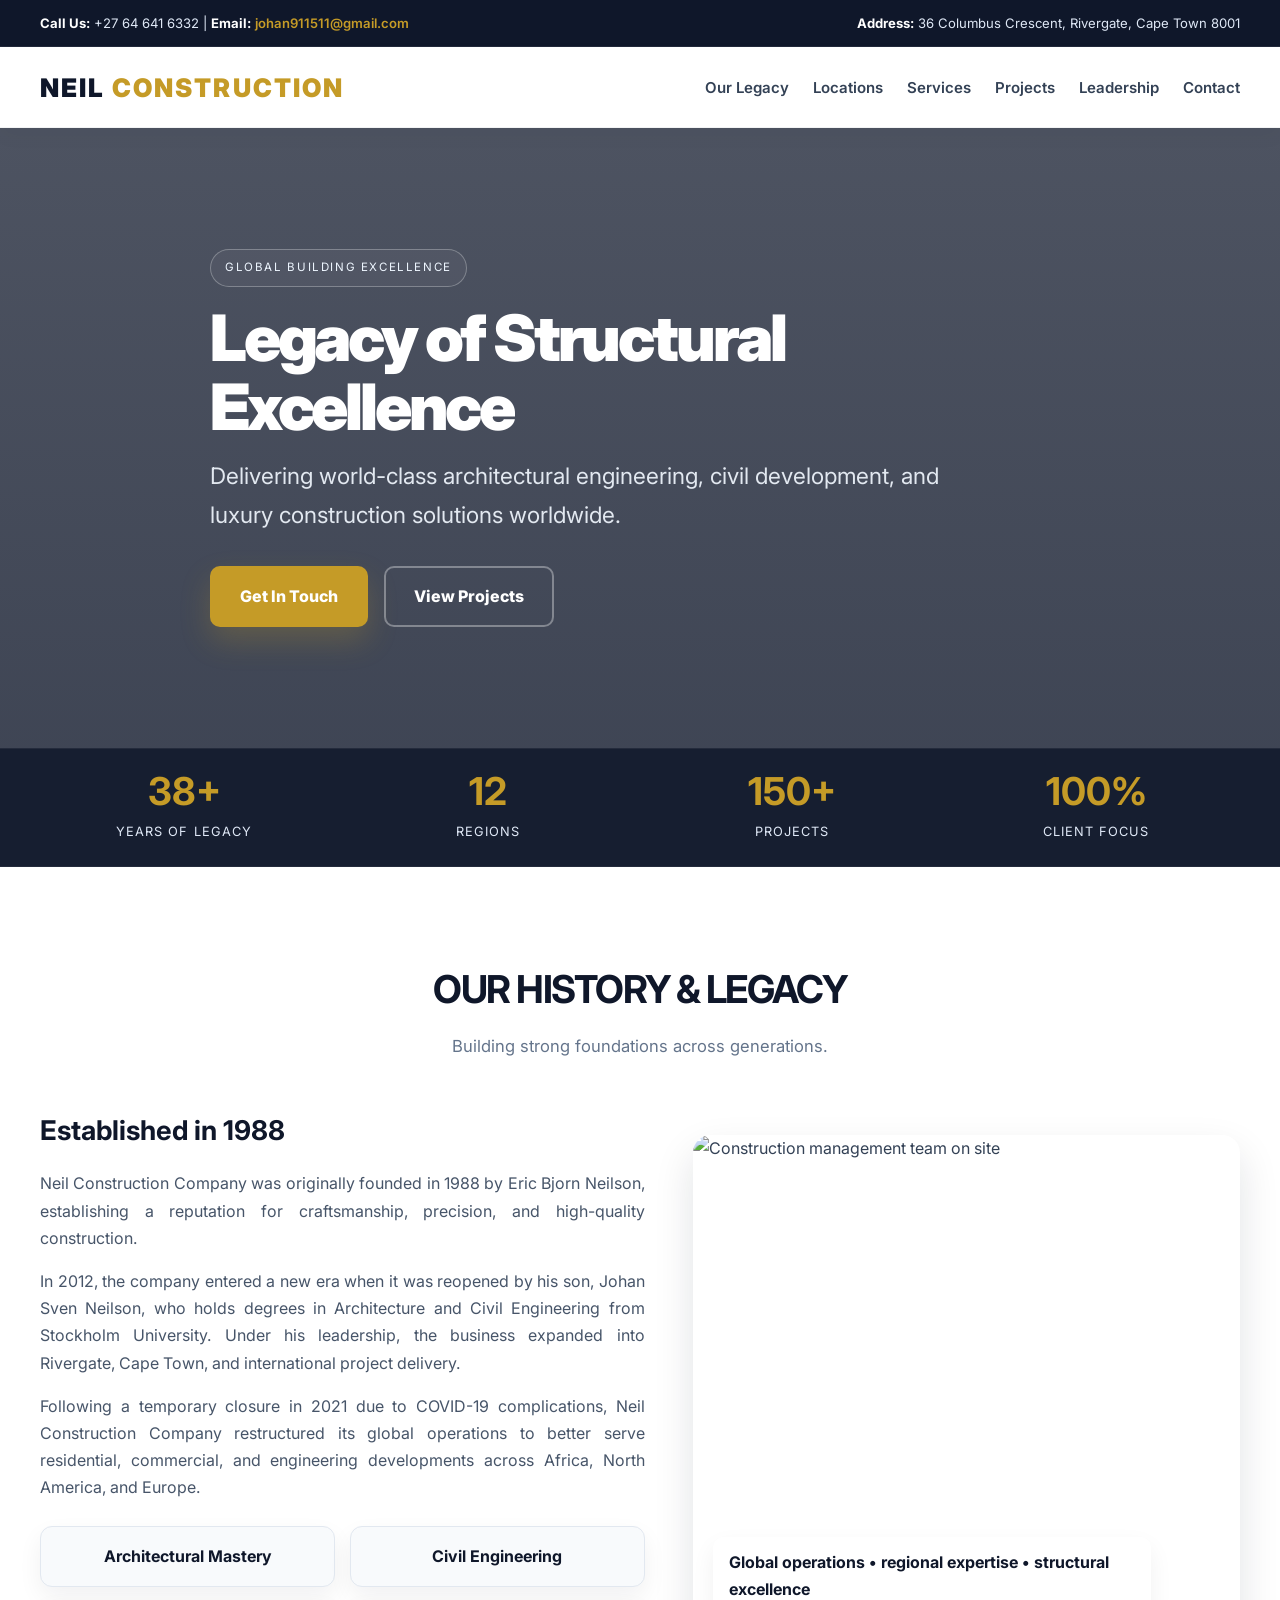
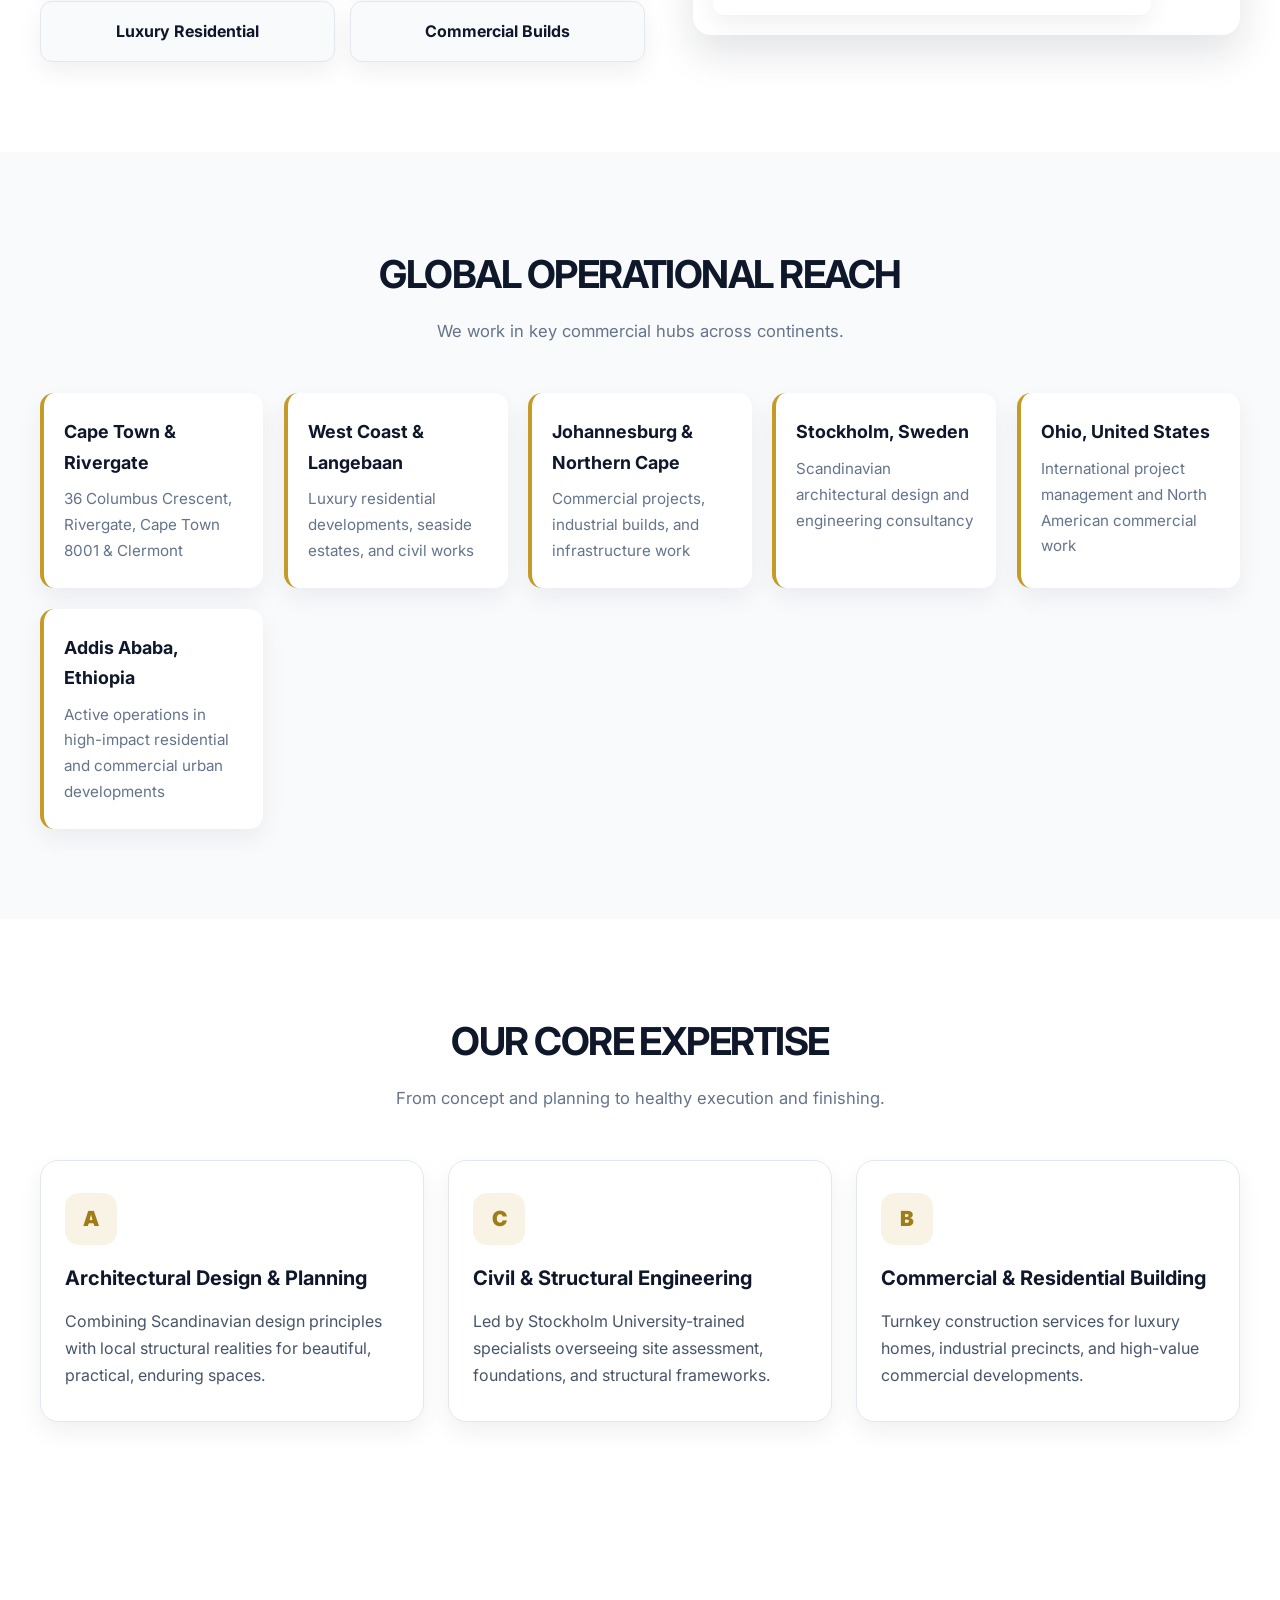
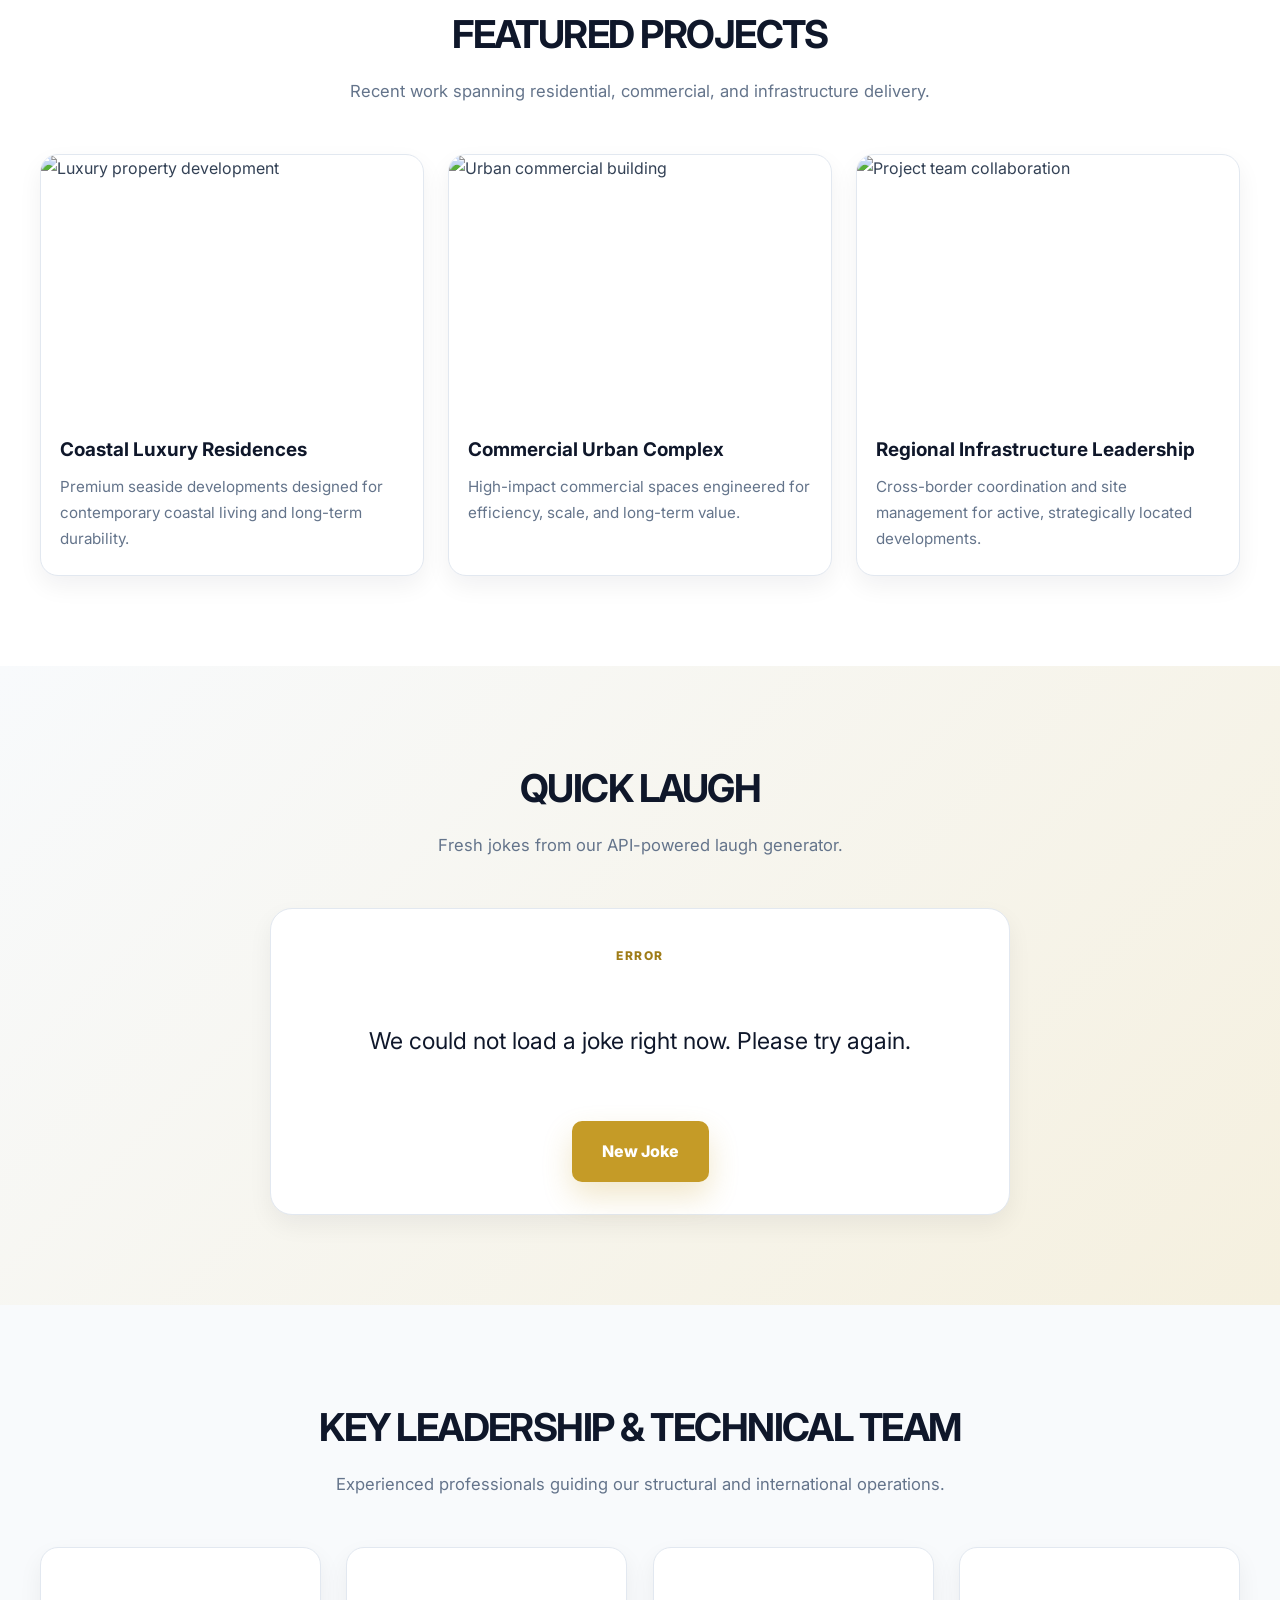
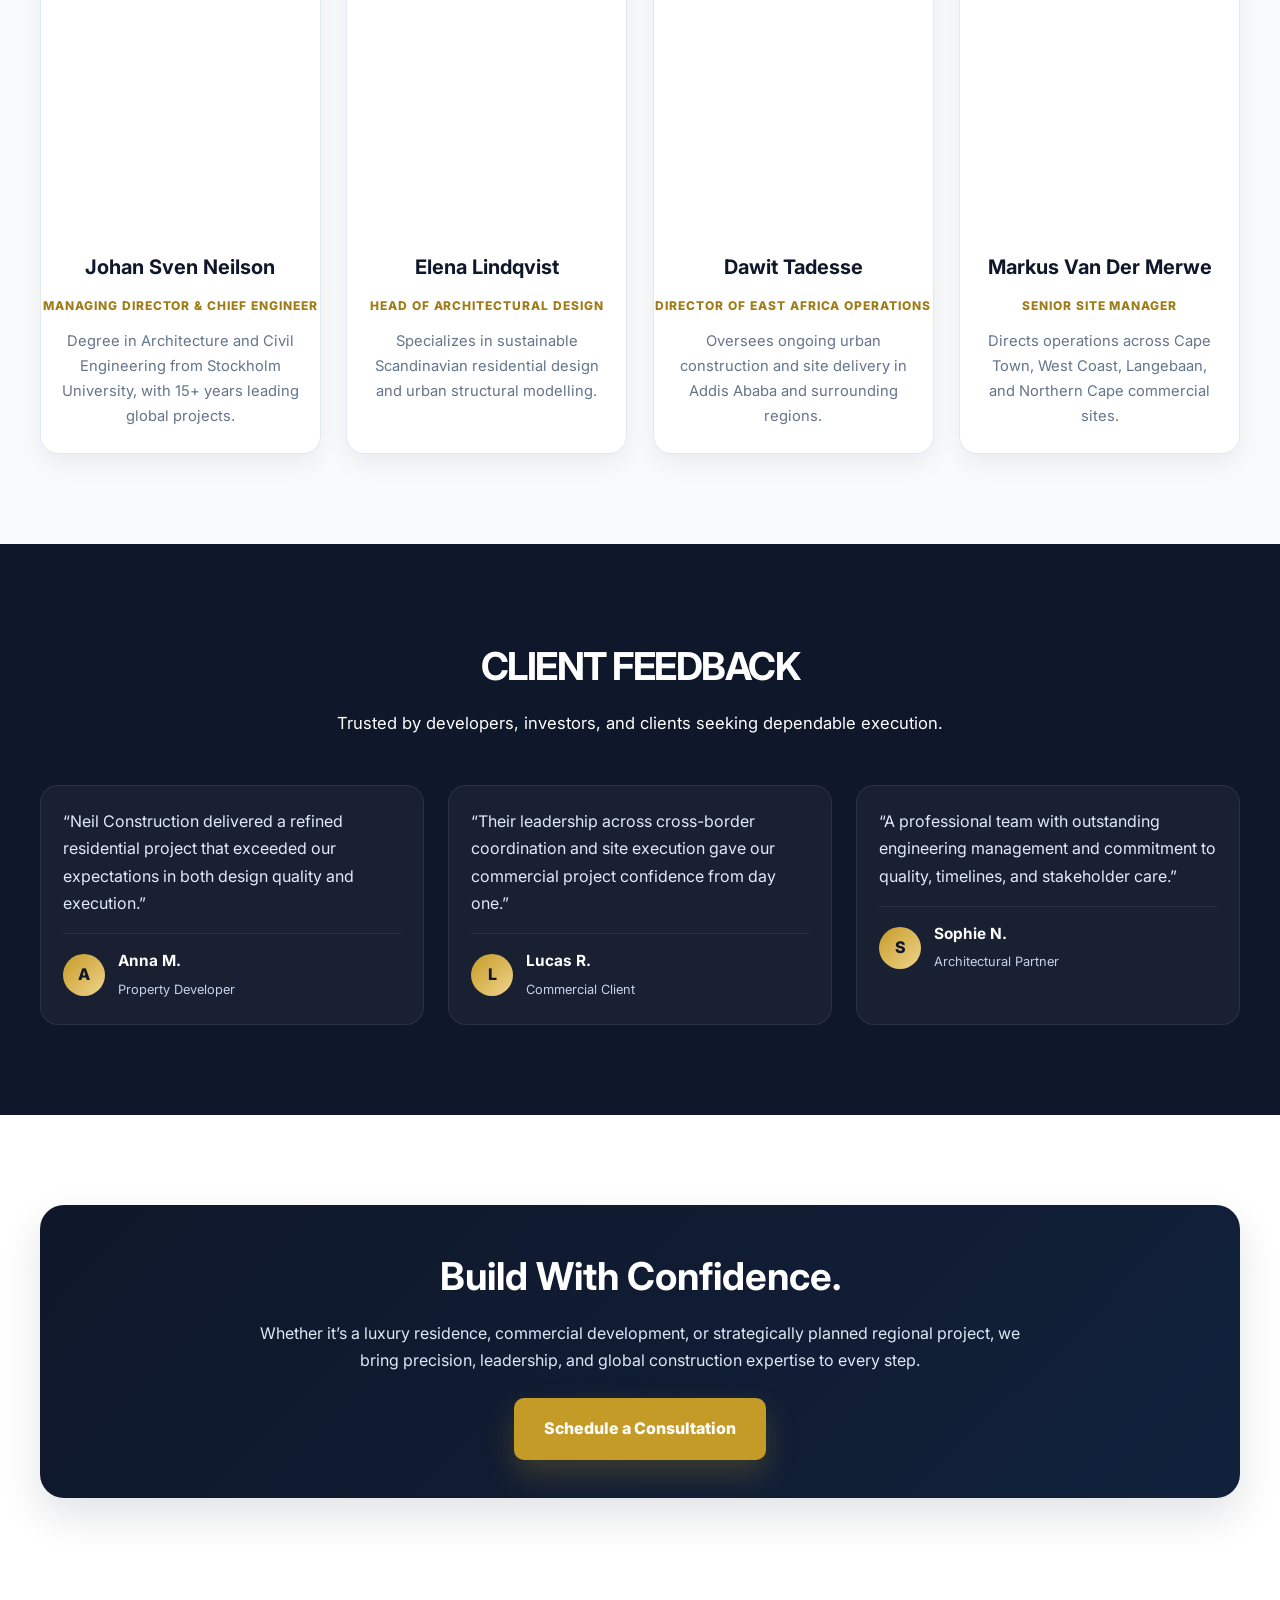
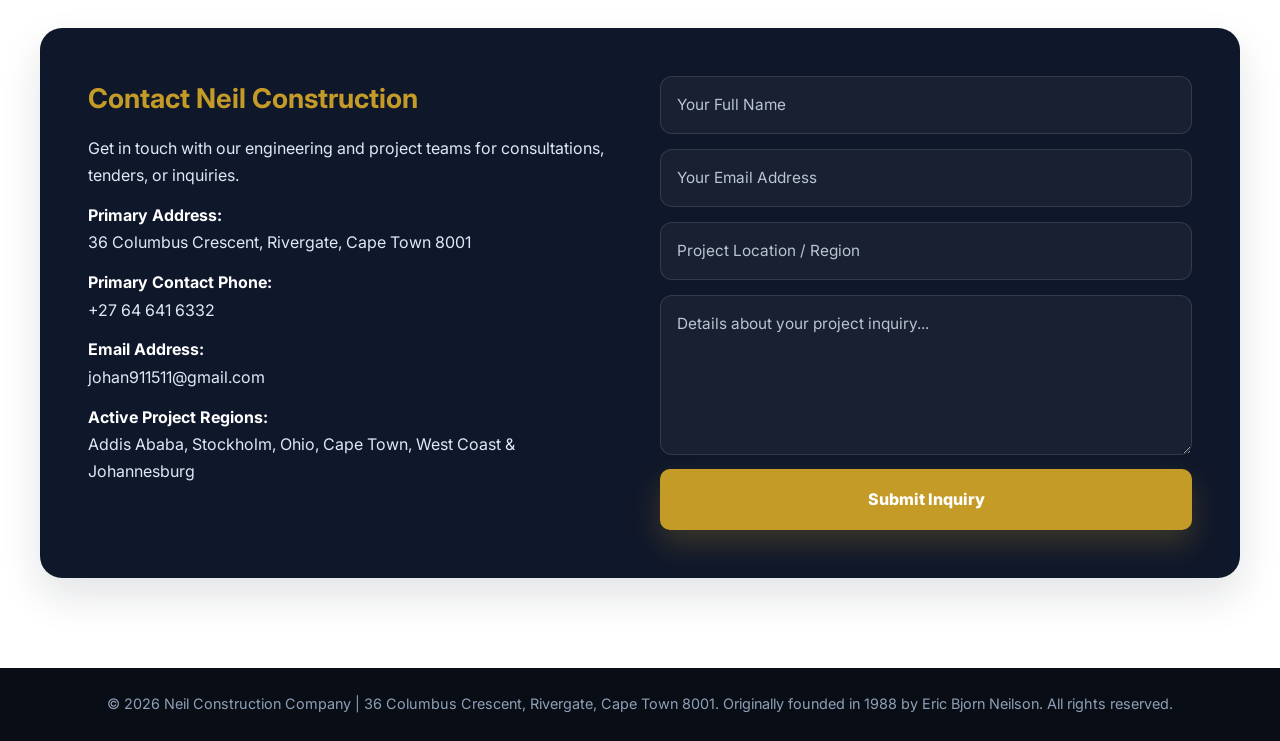
==== commit b0f98323: "Integrate a small joke generator into the construction website instead of a separate app." ====
--- a/index.html
+++ b/index.html
@@ -268,6 +268,21 @@
         </div>
       </section>
 
+      <section class="section joke-section" id="jokes">
+        <div class="container">
+          <div class="section-heading">
+            <h2>Quick Laugh</h2>
+            <p>Fresh jokes from our API-powered laugh generator.</p>
+          </div>
+
+          <div class="joke-box">
+            <div class="joke-meta" id="jokeType">Loading joke…</div>
+            <p id="jokeText" class="joke-text">Fetching something funny...</p>
+            <button id="jokeButton" class="btn btn-primary">New Joke</button>
+          </div>
+        </div>
+      </section>
+
       <section id="team" class="section team-section">
         <div class="container">
           <div class="section-heading">
@@ -437,210 +452,3 @@
     <script src="script.js"></script>
   </body>
 </html>
-
-
-
-
-
-
-
-
-
-
-
-
-
-
-
-
-
-
-
-
-
-
-
-
-
-
-
-
-
-
-
-
-
-
-
-
-
-
-
-
-
-
-
-
-
-
-
-
-
-
-
-
-
-
-
-
-
-
-
-
-
-
-
-
-
-
-
-
-
-
-
-
-
-
-
-
-
-
-
-
-
-
-
-
-
-
-
-
-
-
-
-
-
-
-
-
-
-
-
-
-
-
-
-
-
-
-
-
-
-
-
-
-
-
-
-
-
-
-
-
-
-
-
-
-
-
-
-
-
-
-
-
-
-
-
-
-
-
-
-
-
-
-
-
-
-
-
-
-
-
-
-
-
-
-
-
-
-
-
-
-
-
-
-
-
-
-
-
-
-
-
-
-
-
-
-
-
-
-
-
-
-
-
-
-
-
-
-
-
-
-
-
-
-
-
-
-
-
-
-
-
-
-
-
-
-
-
--- a/styles.css
+++ b/styles.css
@@ -495,6 +495,46 @@
 .project-copy p {
   color: var(--muted);
   font-size: 0.95rem;
+}
+
+.joke-section {
+  background: linear-gradient(135deg, #f8fafc 0%, #f5f0df 100%);
+}
+
+.joke-box {
+  max-width: 740px;
+  margin: 0 auto;
+  background: var(--white);
+  border: 1px solid var(--border);
+  border-radius: 22px;
+  padding: 2rem;
+  box-shadow: var(--soft-shadow);
+  text-align: center;
+}
+
+.joke-meta {
+  display: inline-block;
+  color: var(--gold-dark);
+  text-transform: uppercase;
+  letter-spacing: 0.12em;
+  font-size: 0.75rem;
+  font-weight: 800;
+  margin-bottom: 1rem;
+}
+
+.joke-text {
+  font-size: clamp(1.1rem, 2vw, 1.45rem);
+  line-height: 1.7;
+  color: var(--navy);
+  white-space: pre-line;
+  min-height: 120px;
+  display: flex;
+  align-items: center;
+  justify-content: center;
+}
+
+.joke-box .btn {
+  margin-top: 1.2rem;
 }
 
 .team-section {
@@ -741,6 +781,10 @@
   .feature-list {
     grid-template-columns: 1fr;
   }
+
+  .joke-box {
+    padding: 1.4rem;
+  }
 }
 
 @media (max-width: 540px) {
